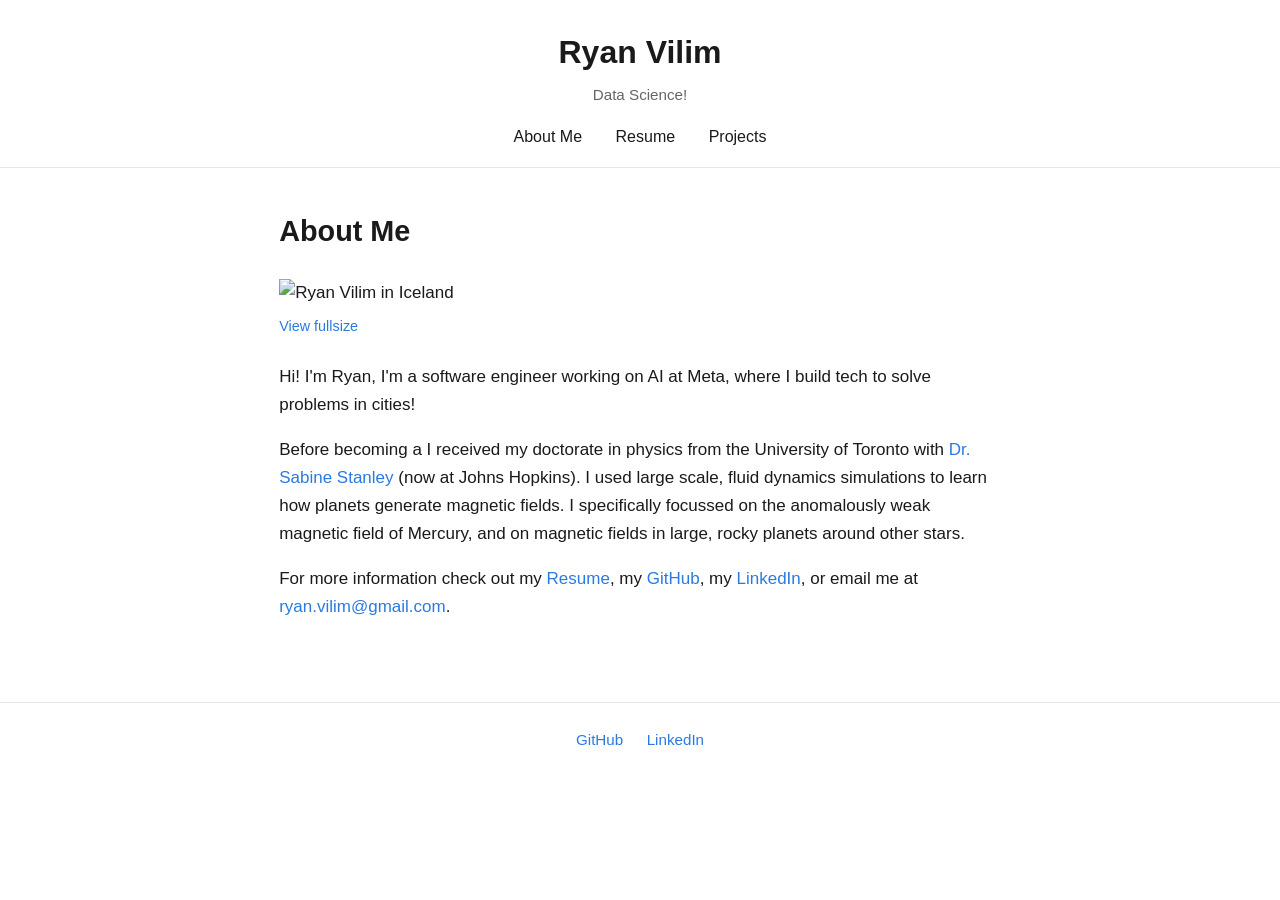
==== index.html @ 493e7a78 "Publish personal website" ====
<!DOCTYPE html>
<html lang="en">
<head>
<meta charset="utf-8">
<meta name="viewport" content="width=device-width, initial-scale=1">
<title>Ryan Vilim</title>
<link rel="stylesheet" href="styles.css">
</head>
<body>

<header class="site-header">
  <p class="site-title"><a href="index.html">Ryan Vilim</a></p>
  <p class="site-tagline">Data Science!</p>
  <nav class="site-nav">
    <a href="index.html">About Me</a>
    <a href="resume.html">Resume</a>
    <a href="projects.html">Projects</a>
  </nav>
</header>

<main>
  <h1>About Me</h1>

  <figure>
    <img src="images/iceland.webp" alt="Ryan Vilim in Iceland">
    <figcaption><a href="images/iceland.webp">View fullsize</a></figcaption>
  </figure>

  <p>Hi! I'm Ryan, I'm a software engineer working on AI at Meta, where I build tech to solve problems in cities!</p>

  <p>Before becoming a I received my doctorate in physics from the University of Toronto with <a href="http://pages.jh.edu/~sstanl18/">Dr. Sabine Stanley</a> (now at Johns Hopkins). I used large scale,&nbsp;fluid dynamics simulations to learn how planets generate magnetic fields. I specifically focussed on the anomalously weak magnetic field of Mercury, and on magnetic fields in large, rocky planets around other stars.&nbsp;</p>

  <p>For more information check out my <a href="resume.html">Resume</a>, my <a href="https://github.com/rvilim">GitHub</a>, my <a href="https://www.linkedin.com/in/ryanvilim">LinkedIn</a>, or email me at <a href="mailto:ryan.vilim@gmail.com">ryan.vilim@gmail.com</a>.</p>
</main>

<footer class="site-footer">
  <a href="https://github.com/rvilim">GitHub</a>
  <a href="https://www.linkedin.com/in/ryanvilim">LinkedIn</a>
</footer>

</body>
</html>
---- styles.css ----
/* ryanvilim.xyz — static replica for GitHub Pages */
:root {
  --text: #1a1a1a;
  --muted: #666;
  --accent: #2a7ae2;
  --maxw: 760px;
}

* { box-sizing: border-box; }

body {
  font-family: -apple-system, BlinkMacSystemFont, "Segoe UI", Helvetica, Arial, sans-serif;
  color: var(--text);
  background: #fff;
  margin: 0;
  line-height: 1.65;
  font-size: 17px;
}

a { color: var(--accent); text-decoration: none; }
a:hover { text-decoration: underline; }

.site-header {
  border-bottom: 1px solid #e6e6e6;
  padding: 1.6rem 1.2rem 1rem;
  text-align: center;
}

.site-title {
  font-size: 2rem;
  font-weight: 700;
  margin: 0 0 0.2rem;
}
.site-title a { color: var(--text); }
.site-title a:hover { text-decoration: none; }

.site-tagline {
  color: var(--muted);
  margin: 0 0 1rem;
  font-size: 0.95rem;
}

.site-nav a {
  margin: 0 0.9rem;
  font-size: 1rem;
  color: var(--text);
}
.site-nav a:hover { color: var(--accent); }

main {
  max-width: var(--maxw);
  margin: 0 auto;
  padding: 2.5rem 1.2rem 4rem;
}

h1 { font-size: 1.8rem; margin-top: 0; }
h2 { font-size: 1.3rem; margin-top: 2.2rem; }

figure { margin: 1.5rem 0; }
figure img {
  max-width: 100%;
  height: auto;
  display: block;
}
figcaption {
  color: var(--muted);
  font-size: 0.9rem;
  margin-top: 0.5rem;
}

.project-list { list-style: none; padding: 0; }
.project-list li { margin: 0.7rem 0; font-size: 1.1rem; }

.video-wrap {
  position: relative;
  padding-bottom: 56.25%;
  height: 0;
  margin: 1.5rem 0;
}
.video-wrap iframe {
  position: absolute;
  top: 0; left: 0;
  width: 100%; height: 100%;
  border: 0;
}

.site-footer {
  border-top: 1px solid #e6e6e6;
  text-align: center;
  padding: 1.5rem 1.2rem;
  color: var(--muted);
  font-size: 0.95rem;
}
.site-footer a { margin: 0 0.6rem; }

.resume-block p, .pub p { margin: 0.4rem 0; }
.job-title { font-weight: 700; margin-top: 1.6rem; }
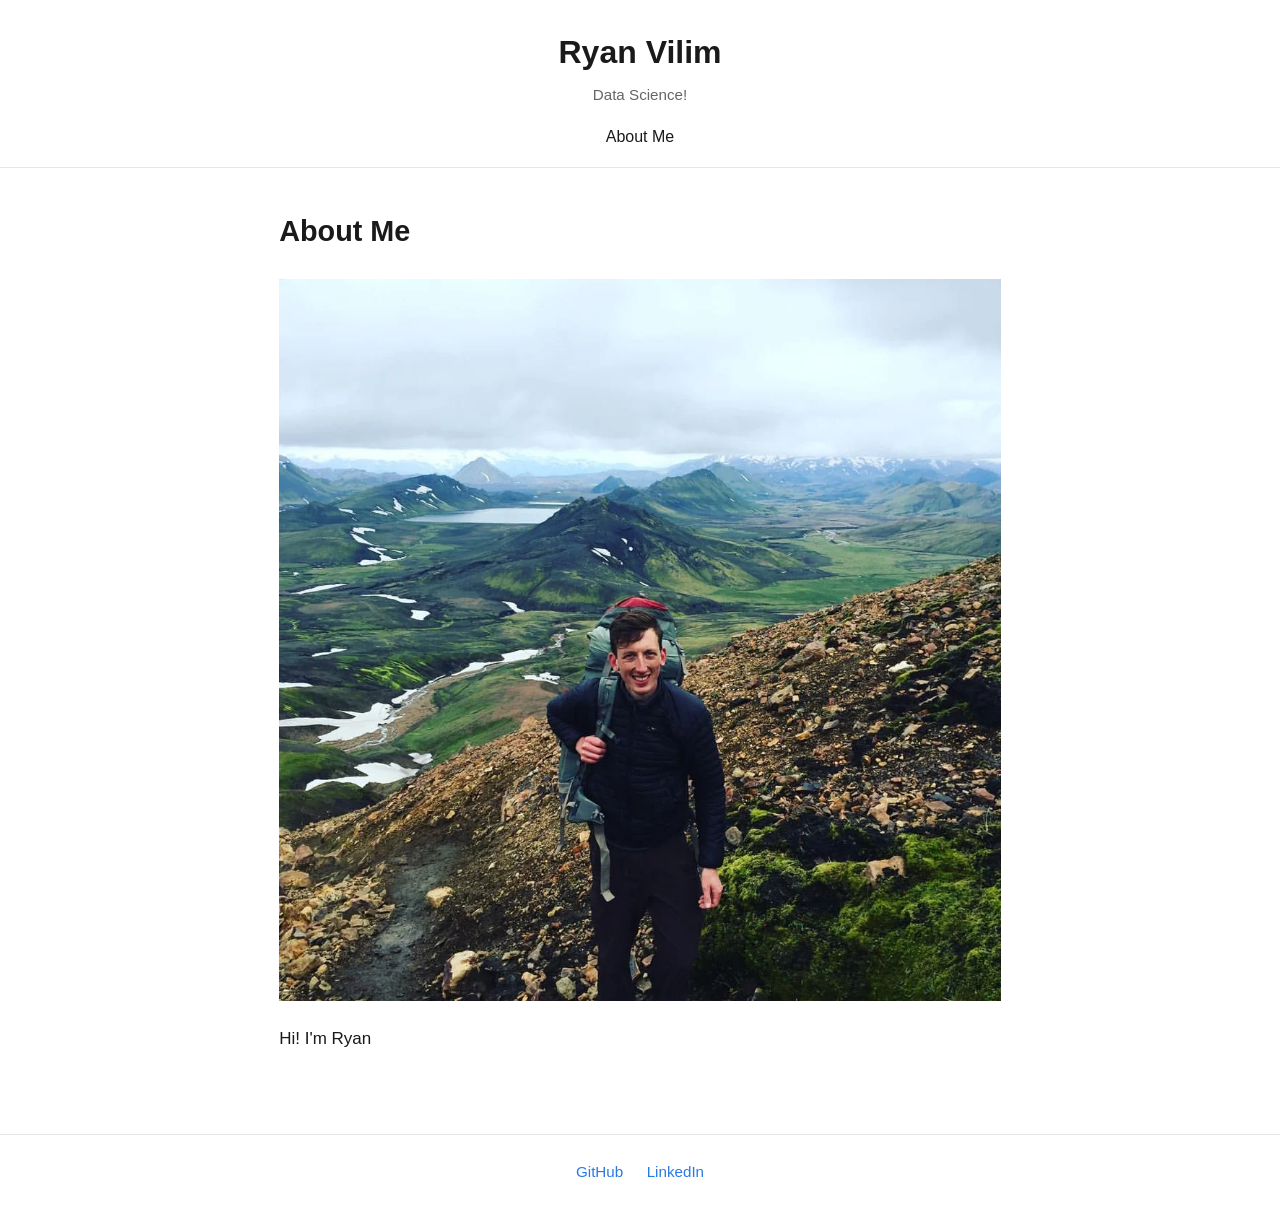
==== commit 519f7230: "Simplify homepage" ====
--- a/index.html
+++ b/index.html
@@ -6,37 +6,31 @@
 <title>Ryan Vilim</title>
 <link rel="stylesheet" href="styles.css">
 </head>
+ 
 <body>
-
+ 
 <header class="site-header">
   <p class="site-title"><a href="index.html">Ryan Vilim</a></p>
   <p class="site-tagline">Data Science!</p>
   <nav class="site-nav">
     <a href="index.html">About Me</a>
-    <a href="resume.html">Resume</a>
-    <a href="projects.html">Projects</a>
   </nav>
 </header>
-
+ 
 <main>
   <h1>About Me</h1>
-
+ 
   <figure>
     <img src="images/iceland.webp" alt="Ryan Vilim in Iceland">
-    <figcaption><a href="images/iceland.webp">View fullsize</a></figcaption>
   </figure>
-
-  <p>Hi! I'm Ryan, I'm a software engineer working on AI at Meta, where I build tech to solve problems in cities!</p>
-
-  <p>Before becoming a I received my doctorate in physics from the University of Toronto with <a href="http://pages.jh.edu/~sstanl18/">Dr. Sabine Stanley</a> (now at Johns Hopkins). I used large scale,&nbsp;fluid dynamics simulations to learn how planets generate magnetic fields. I specifically focussed on the anomalously weak magnetic field of Mercury, and on magnetic fields in large, rocky planets around other stars.&nbsp;</p>
-
-  <p>For more information check out my <a href="resume.html">Resume</a>, my <a href="https://github.com/rvilim">GitHub</a>, my <a href="https://www.linkedin.com/in/ryanvilim">LinkedIn</a>, or email me at <a href="mailto:ryan.vilim@gmail.com">ryan.vilim@gmail.com</a>.</p>
+ 
+  <p>Hi! I'm Ryan</p>
 </main>
-
+ 
 <footer class="site-footer">
   <a href="https://github.com/rvilim">GitHub</a>
   <a href="https://www.linkedin.com/in/ryanvilim">LinkedIn</a>
 </footer>
-
+ 
 </body>
 </html>
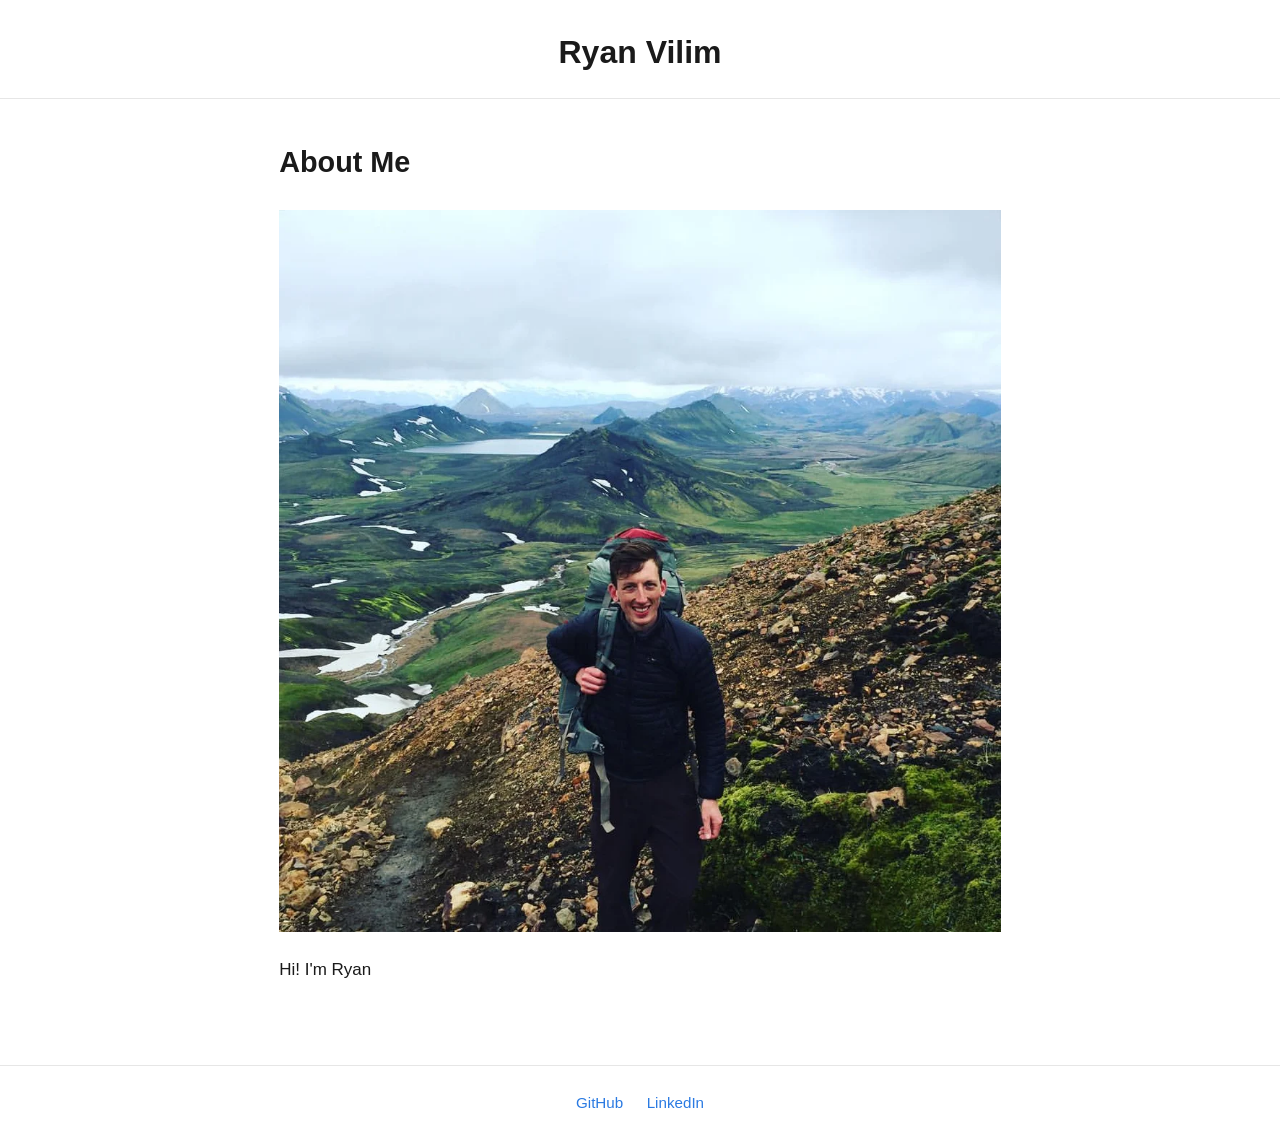
==== commit 52fae80c: "Update index.html" ====
--- a/index.html
+++ b/index.html
@@ -11,10 +11,6 @@
  
 <header class="site-header">
   <p class="site-title"><a href="index.html">Ryan Vilim</a></p>
-  <p class="site-tagline">Data Science!</p>
-  <nav class="site-nav">
-    <a href="index.html">About Me</a>
-  </nav>
 </header>
  
 <main>
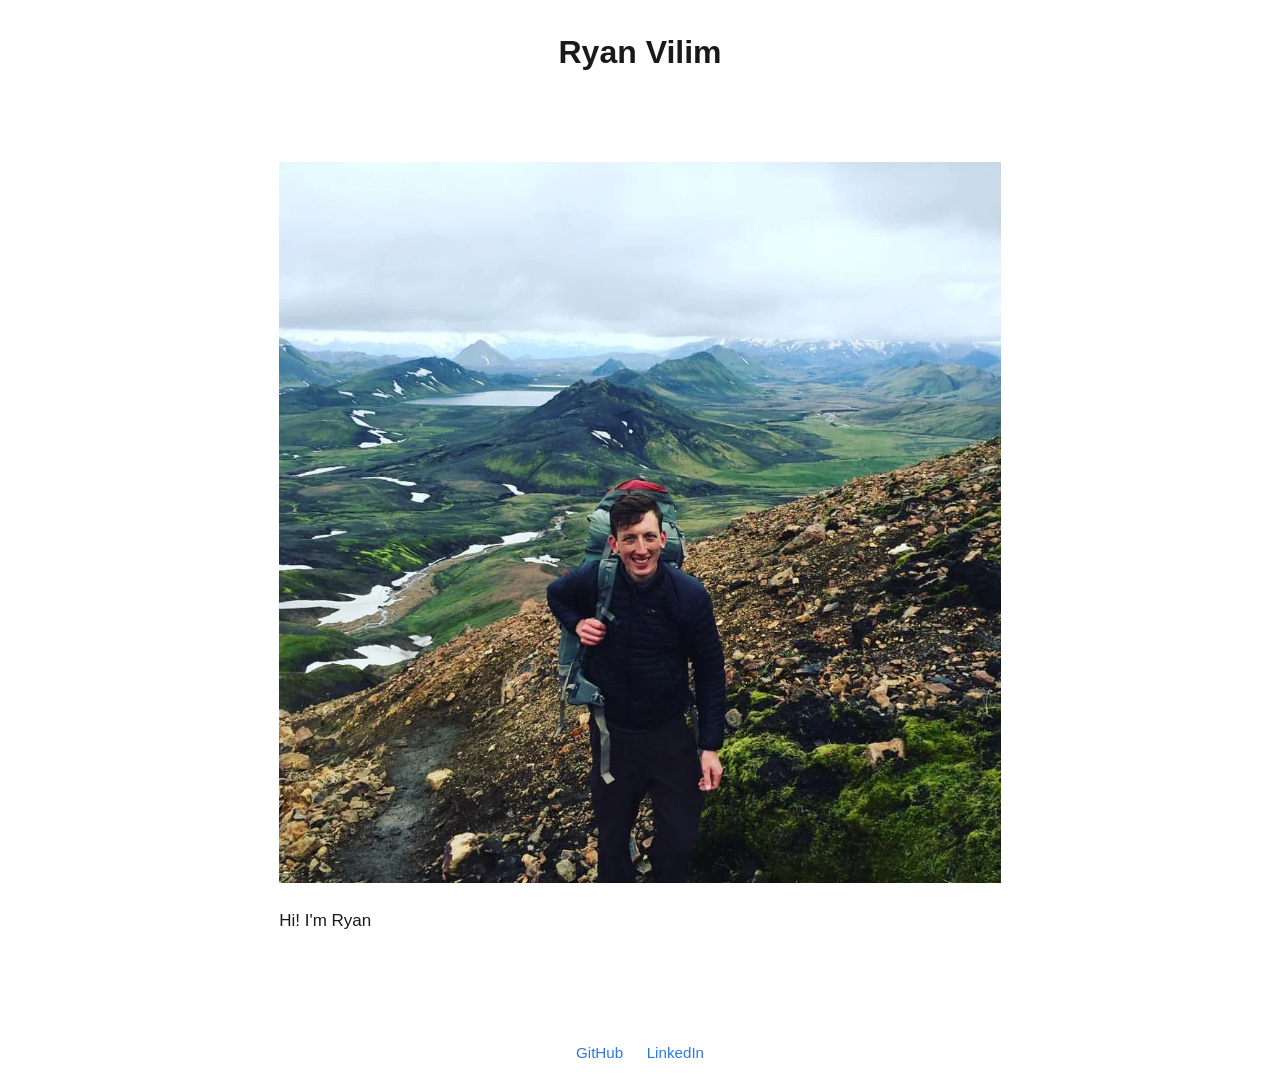
==== commit 60b91cb4: "Remove About Me heading" ====
--- a/index.html
+++ b/index.html
@@ -14,7 +14,6 @@
 </header>
  
 <main>
-  <h1>About Me</h1>
  
   <figure>
     <img src="images/iceland.webp" alt="Ryan Vilim in Iceland">
--- a/styles.css
+++ b/styles.css
@@ -21,7 +21,7 @@
 a:hover { text-decoration: underline; }
 
 .site-header {
-  border-bottom: 1px solid #e6e6e6;
+
   padding: 1.6rem 1.2rem 1rem;
   text-align: center;
 }
@@ -85,7 +85,7 @@
 }
 
 .site-footer {
-  border-top: 1px solid #e6e6e6;
+
   text-align: center;
   padding: 1.5rem 1.2rem;
   color: var(--muted);
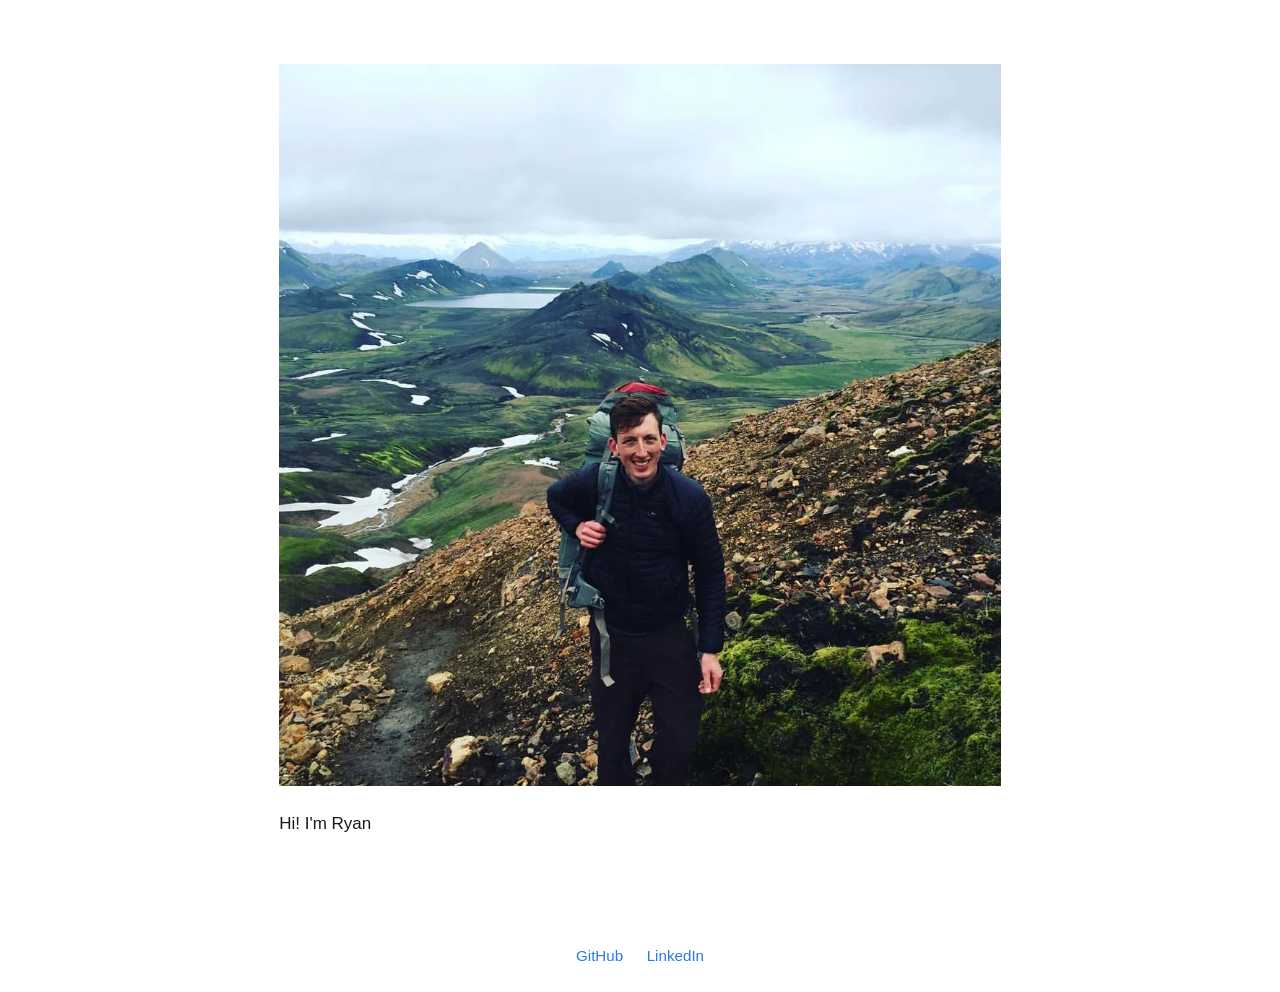
==== commit 2ef8662a: "Update index.html" ====
--- a/index.html
+++ b/index.html
@@ -8,10 +8,6 @@
 </head>
  
 <body>
- 
-<header class="site-header">
-  <p class="site-title"><a href="index.html">Ryan Vilim</a></p>
-</header>
  
 <main>
  
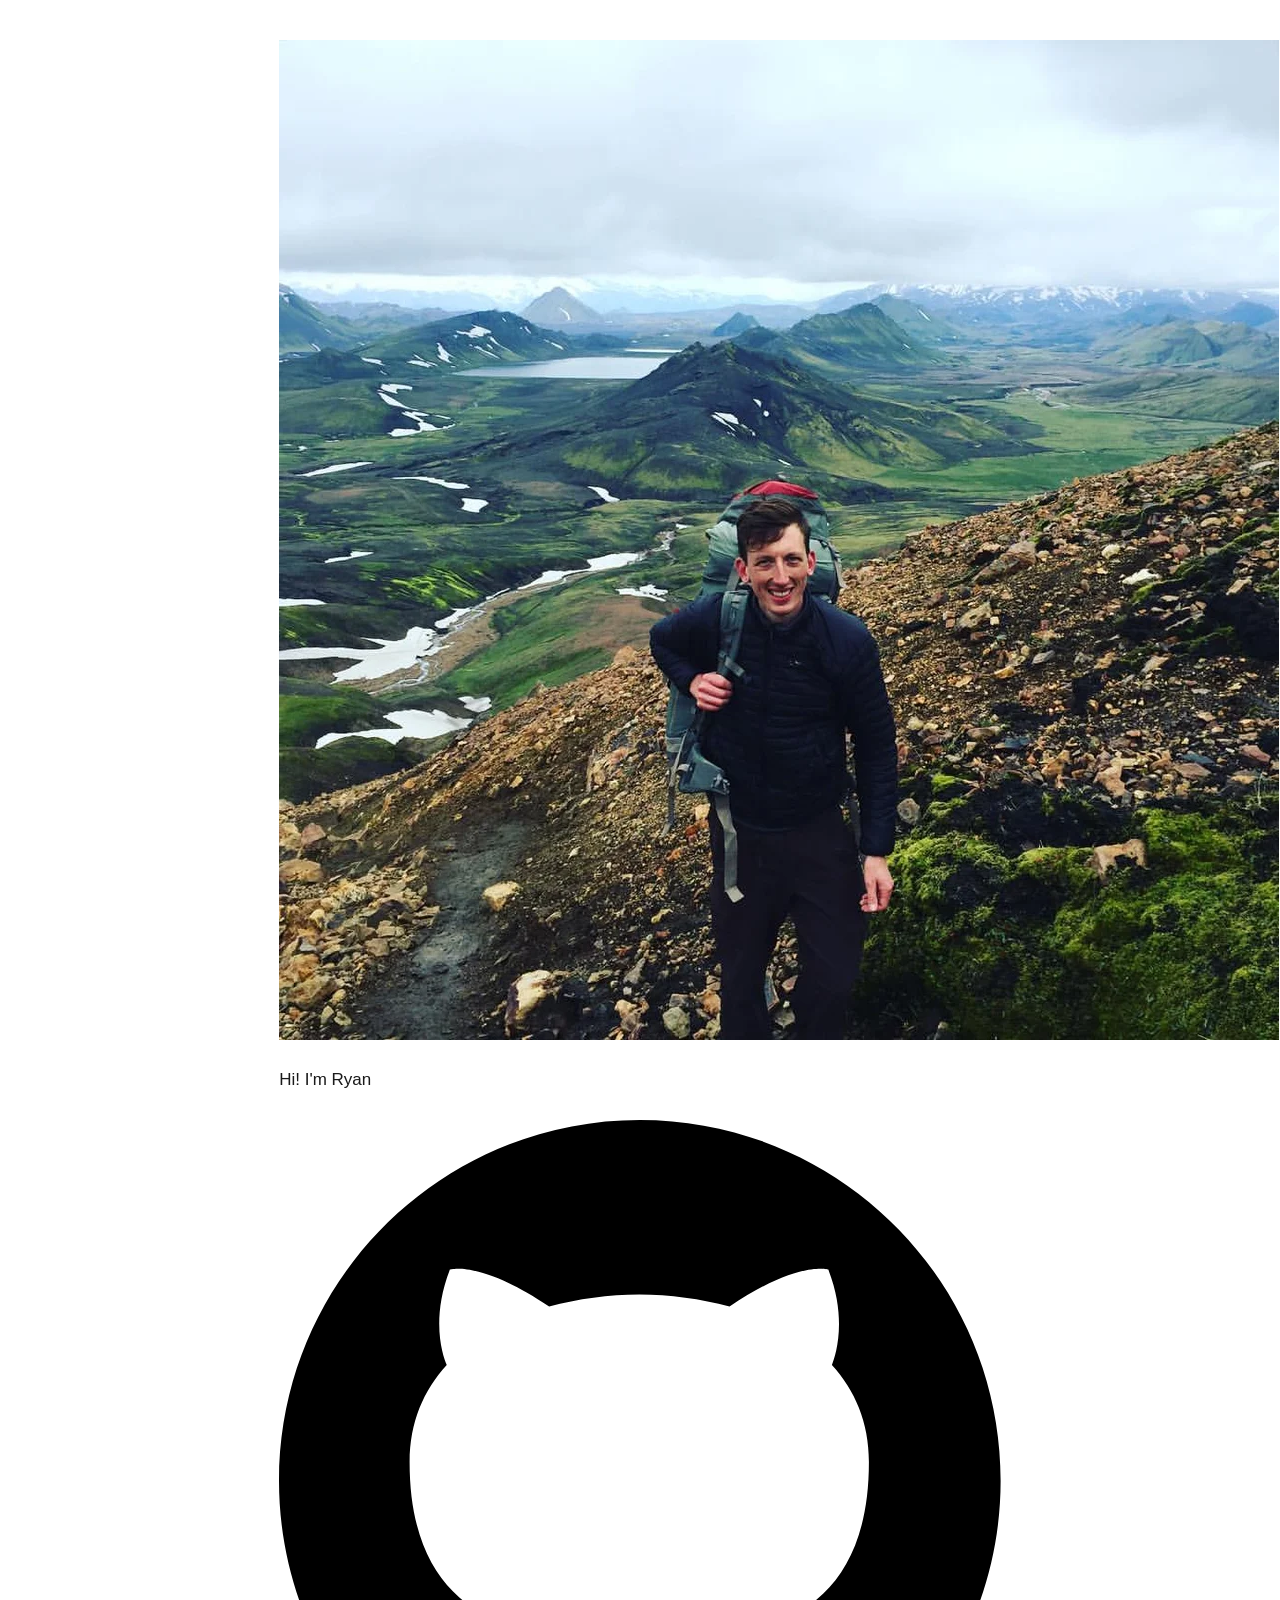
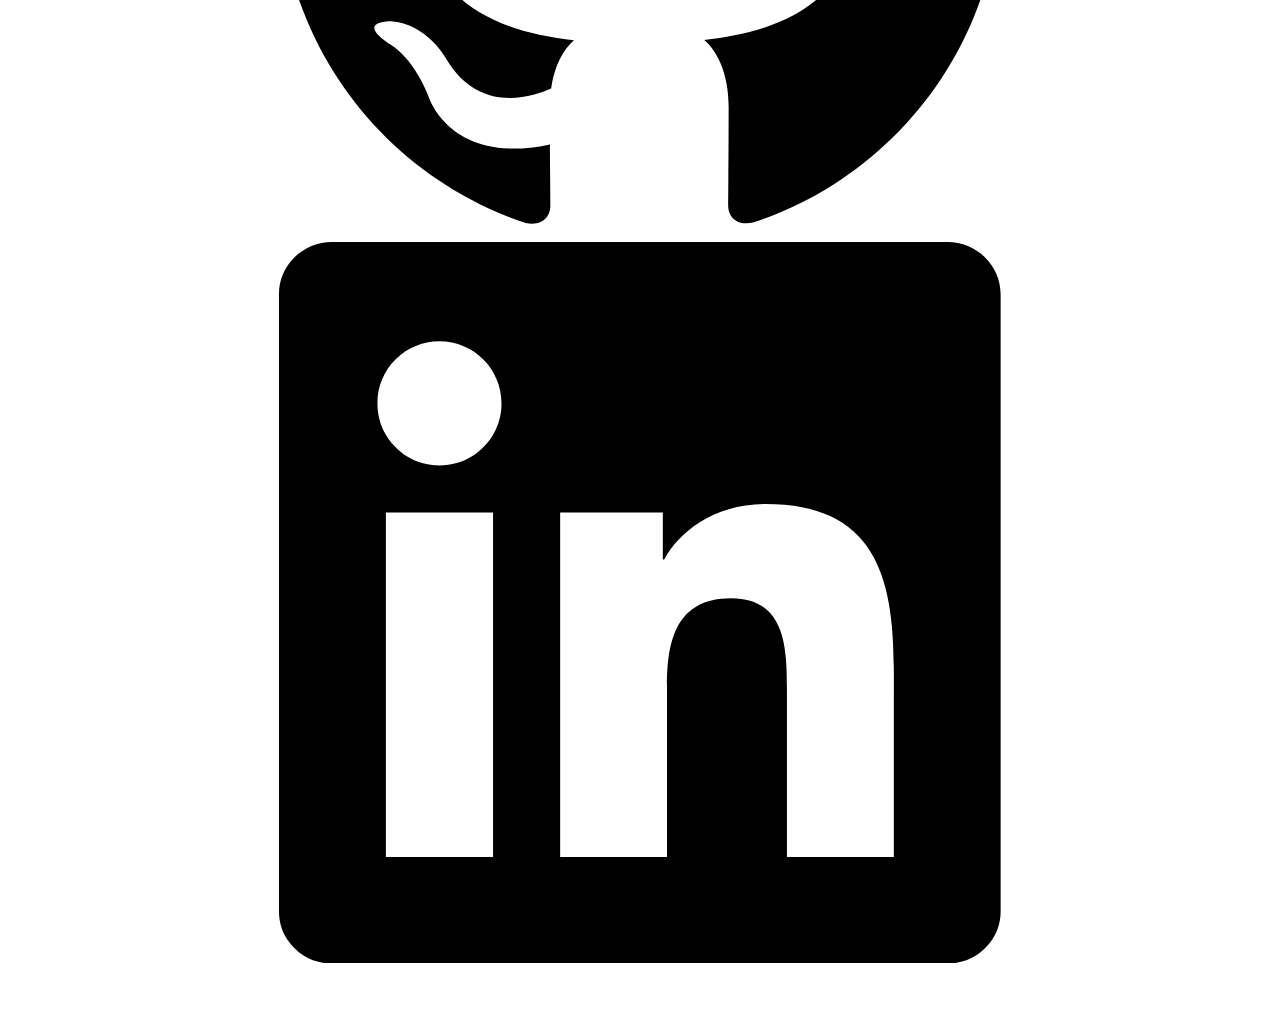
==== commit 439d94b3: "Update index.html" ====
--- a/index.html
+++ b/index.html
@@ -6,22 +6,14 @@
 <title>Ryan Vilim</title>
 <link rel="stylesheet" href="styles.css">
 </head>
- 
 <body>
- 
-<main>
- 
-  <figure>
-    <img src="images/iceland.webp" alt="Ryan Vilim in Iceland">
-  </figure>
- 
-  <p>Hi! I'm Ryan</p>
+<main class="home">
+<img class="avatar" src="images/iceland.webp" alt="Ryan Vilim in Iceland">
+<p class="greeting">Hi! I'm Ryan</p>
+<div class="social">
+<a href="https://github.com/rvilim" aria-label="GitHub"><svg viewBox="0 0 24 24" aria-hidden="true"><path d="M12 .297c-6.63 0-12 5.373-12 12 0 5.303 3.438 9.8 8.205 11.385.6.113.82-.258.82-.577 0-.285-.01-1.04-.015-2.04-3.338.724-4.042-1.61-4.042-1.61C4.422 18.07 3.633 17.7 3.633 17.7c-1.087-.744.084-.729.084-.729 1.205.084 1.838 1.236 1.838 1.236 1.07 1.835 2.809 1.305 3.495.998.108-.776.417-1.305.76-1.605-2.665-.3-5.466-1.332-5.466-5.93 0-1.31.465-2.38 1.235-3.22-.135-.303-.54-1.523.105-3.176 0 0 1.005-.322 3.3 1.23.96-.267 1.98-.399 3-.405 1.02.006 2.04.138 3 .405 2.28-1.552 3.285-1.23 3.285-1.23.645 1.653.24 2.873.12 3.176.765.84 1.23 1.91 1.23 3.22 0 4.61-2.805 5.625-5.475 5.92.42.36.81 1.096.81 2.22 0 1.606-.015 2.896-.015 3.286 0 .315.21.69.825.57C20.565 22.092 24 17.592 24 12.297c0-6.627-5.373-12-12-12"/></svg></a>
+<a href="https://www.linkedin.com/in/ryanvilim" aria-label="LinkedIn"><svg viewBox="0 0 24 24" aria-hidden="true"><path d="M20.447 20.452h-3.554v-5.569c0-1.328-.027-3.037-1.852-3.037-1.853 0-2.136 1.445-2.136 2.939v5.667H9.351V9h3.414v1.561h.046c.477-.9 1.637-1.85 3.37-1.85 3.601 0 4.267 2.37 4.267 5.455v6.286zM5.337 7.433c-1.144 0-2.063-.926-2.063-2.065 0-1.138.92-2.063 2.063-2.063 1.14 0 2.064.925 2.064 2.063 0 1.139-.925 2.065-2.064 2.065zm1.782 13.019H3.555V9h3.564v11.452zM22.225 0H1.771C.792 0 0 .774 0 1.729v20.542C0 23.227.792 24 1.771 24h20.451C23.2 24 24 23.227 24 22.271V1.729C24 .774 23.2 0 22.225 0z"/></svg></a>
+</div>
 </main>
- 
-<footer class="site-footer">
-  <a href="https://github.com/rvilim">GitHub</a>
-  <a href="https://www.linkedin.com/in/ryanvilim">LinkedIn</a>
-</footer>
- 
 </body>
 </html>
